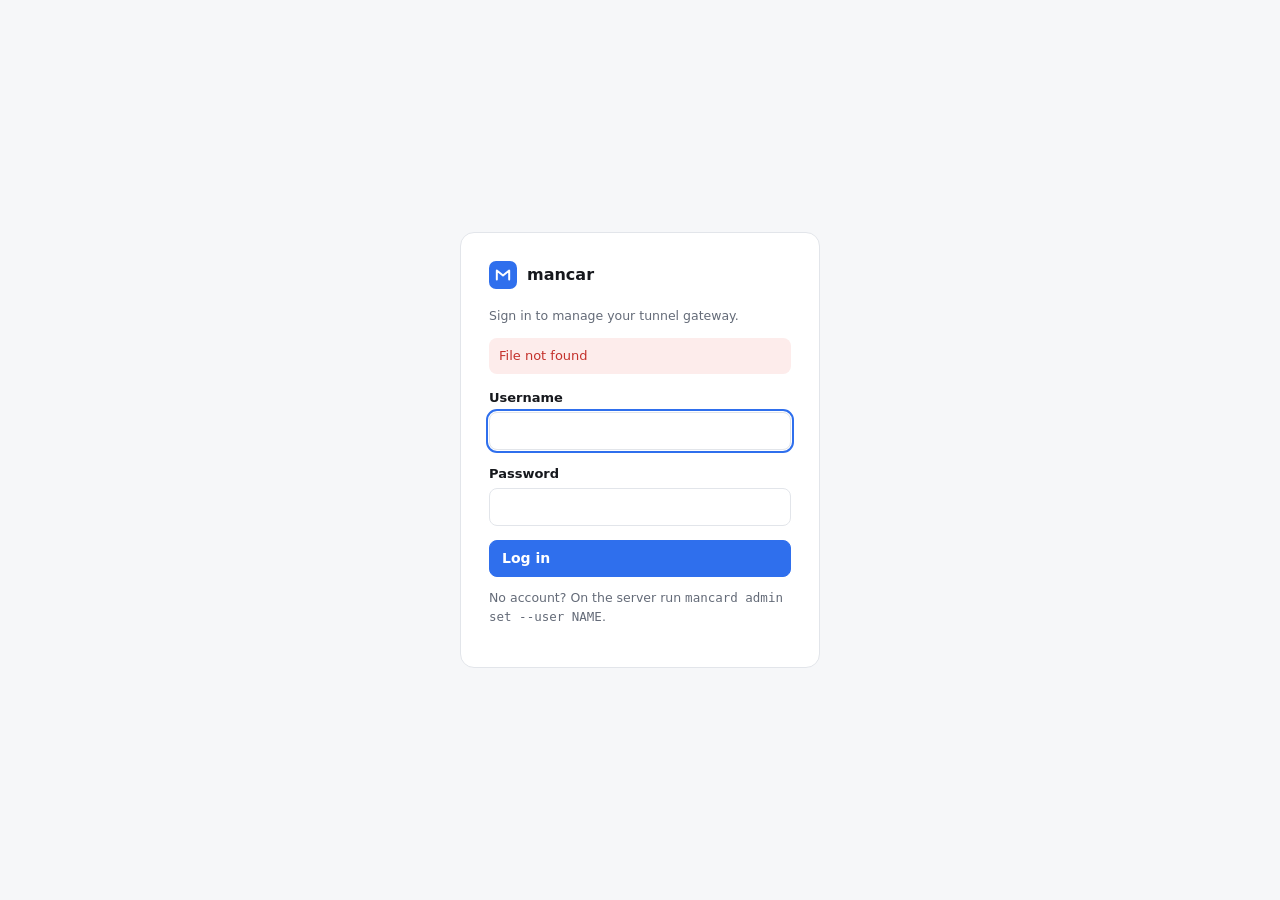
==== internal/dashboard/static/index.html @ 3cdd47a2 "feat(dashboard): add web dashboard with session auth and admin API" ====
<!doctype html>
<html lang="en">
<head>
<meta charset="utf-8">
<meta name="viewport" content="width=device-width, initial-scale=1">
<meta name="referrer" content="no-referrer">
<title>mancar dashboard</title>
<link rel="icon" href="data:image/svg+xml,%3Csvg xmlns='http://www.w3.org/2000/svg' viewBox='0 0 32 32'%3E%3Crect width='32' height='32' rx='8' fill='%232f6fed'/%3E%3Cpath d='M8 21V11l8 6 8-6v10' fill='none' stroke='white' stroke-width='3' stroke-linecap='round' stroke-linejoin='round'/%3E%3C/svg%3E">
<link rel="stylesheet" href="style.css">
<script src="app.js" defer></script>
</head>
<body>
<div id="app" aria-live="polite"></div>
<noscript>The mancar dashboard needs JavaScript.</noscript>
</body>
</html>
---- internal/dashboard/static/style.css ----
:root {
  --bg: #f6f7f9;
  --panel: #ffffff;
  --panel-2: #f1f3f6;
  --border: #e2e5ea;
  --text: #16181d;
  --muted: #646b78;
  --accent: #2f6fed;
  --accent-text: #ffffff;
  --ok: #18864b;
  --ok-bg: #e5f5ec;
  --warn: #a35b00;
  --warn-bg: #fff2df;
  --danger: #c4312b;
  --danger-bg: #fdeceb;
  --mono: ui-monospace, SFMono-Regular, Menlo, Consolas, monospace;
  --radius: 10px;
  color-scheme: light;
}
@media (prefers-color-scheme: dark) {
  :root {
    --bg: #0f1115;
    --panel: #171a20;
    --panel-2: #1e222a;
    --border: #2a2f39;
    --text: #e7e9ee;
    --muted: #9198a5;
    --accent: #5b8cff;
    --accent-text: #0b0d12;
    --ok: #4cc883;
    --ok-bg: #12301f;
    --warn: #f0a845;
    --warn-bg: #33240d;
    --danger: #ff6b63;
    --danger-bg: #3a1614;
    color-scheme: dark;
  }
}

* { box-sizing: border-box; }
html, body { margin: 0; }
body {
  background: var(--bg);
  color: var(--text);
  font: 14px/1.5 system-ui, -apple-system, "Segoe UI", Roboto, sans-serif;
  -webkit-font-smoothing: antialiased;
}
a { color: var(--accent); text-decoration: none; }
a:hover { text-decoration: underline; }
code, .mono { font-family: var(--mono); font-size: 12.5px; }
h1, h2, h3 { margin: 0; line-height: 1.25; }
h1 { font-size: 20px; }
h2 { font-size: 16px; }
.muted { color: var(--muted); }
.small { font-size: 12.5px; }

/* layout */
.shell { display: grid; grid-template-columns: 220px 1fr; min-height: 100vh; }
.side {
  background: var(--panel); border-right: 1px solid var(--border);
  padding: 20px 14px; display: flex; flex-direction: column; gap: 4px;
  position: sticky; top: 0; height: 100vh;
}
.brand { display: flex; align-items: center; gap: 10px; padding: 0 8px 18px; font-weight: 650; font-size: 16px; }
.logo { width: 28px; height: 28px; border-radius: 7px; background: var(--accent); display: grid; place-items: center; }
.logo svg { width: 18px; height: 18px; }
.nav button {
  all: unset; display: flex; align-items: center; justify-content: space-between; width: 100%;
  padding: 8px 10px; border-radius: 8px; cursor: pointer; color: var(--muted); box-sizing: border-box;
}
.nav button:hover { background: var(--panel-2); color: var(--text); }
.nav button[aria-current="page"] { background: var(--panel-2); color: var(--text); font-weight: 600; }
.nav button:focus-visible { outline: 2px solid var(--accent); outline-offset: 1px; }
.count { font-size: 11.5px; background: var(--panel-2); border: 1px solid var(--border); border-radius: 99px; padding: 0 7px; color: var(--muted); }
.side-foot { margin-top: auto; padding: 12px 8px 0; border-top: 1px solid var(--border); display: grid; gap: 8px; }

main { padding: 28px 32px 48px; min-width: 0; }
.head { display: flex; align-items: flex-end; justify-content: space-between; gap: 16px; margin-bottom: 20px; flex-wrap: wrap; }
.head p { margin: 4px 0 0; }

/* cards */
.grid { display: grid; grid-template-columns: repeat(auto-fill, minmax(180px, 1fr)); gap: 12px; margin-bottom: 20px; }
.stat { background: var(--panel); border: 1px solid var(--border); border-radius: var(--radius); padding: 14px 16px; }
.stat .label { color: var(--muted); font-size: 12.5px; }
.stat .value { font-size: 26px; font-weight: 650; margin-top: 2px; font-variant-numeric: tabular-nums; }
.panel { background: var(--panel); border: 1px solid var(--border); border-radius: var(--radius); overflow: hidden; margin-bottom: 20px; }
.panel-head { display: flex; justify-content: space-between; align-items: center; gap: 12px; padding: 14px 16px; border-bottom: 1px solid var(--border); flex-wrap: wrap; }
.panel-body { padding: 16px; }
.kv { display: grid; grid-template-columns: max-content 1fr; gap: 8px 20px; margin: 0; }
.kv dt { color: var(--muted); }
.kv dd { margin: 0; min-width: 0; overflow-wrap: anywhere; }

/* tables */
.table-wrap { overflow-x: auto; }
table { width: 100%; border-collapse: collapse; }
th, td { text-align: left; padding: 10px 16px; border-bottom: 1px solid var(--border); vertical-align: top; }
th { font-size: 12px; font-weight: 600; color: var(--muted); text-transform: uppercase; letter-spacing: .03em; background: var(--panel-2); white-space: nowrap; }
tr:last-child td { border-bottom: 0; }
td.actions { text-align: right; white-space: nowrap; }
.empty { padding: 36px 16px; text-align: center; color: var(--muted); }
.tunnels { display: grid; gap: 6px; }
.tunnel { display: flex; align-items: center; gap: 8px; flex-wrap: wrap; }

/* badges */
.badge { display: inline-flex; align-items: center; gap: 5px; font-size: 12px; font-weight: 600; padding: 1px 8px; border-radius: 99px; background: var(--panel-2); color: var(--muted); border: 1px solid var(--border); white-space: nowrap; }
.badge.ok { background: var(--ok-bg); color: var(--ok); border-color: transparent; }
.badge.warn { background: var(--warn-bg); color: var(--warn); border-color: transparent; }
.badge.danger { background: var(--danger-bg); color: var(--danger); border-color: transparent; }
.dot { width: 7px; height: 7px; border-radius: 50%; background: currentColor; }

/* controls */
.btn {
  font: inherit; font-weight: 550; border: 1px solid var(--border); background: var(--panel); color: var(--text);
  padding: 7px 12px; border-radius: 8px; cursor: pointer; display: inline-flex; align-items: center; gap: 6px;
}
.btn:hover { background: var(--panel-2); }
.btn:focus-visible, input:focus-visible { outline: 2px solid var(--accent); outline-offset: 1px; }
.btn.primary { background: var(--accent); border-color: var(--accent); color: var(--accent-text); }
.btn.primary:hover { filter: brightness(1.08); }
.btn.danger { color: var(--danger); }
.btn.danger:hover { background: var(--danger-bg); }
.btn.sm { padding: 3px 9px; font-size: 12.5px; }
.btn[disabled] { opacity: .55; cursor: default; }
label { display: grid; gap: 5px; font-weight: 550; font-size: 13px; }
input {
  font: inherit; padding: 8px 10px; border: 1px solid var(--border); border-radius: 8px;
  background: var(--panel); color: var(--text); width: 100%;
}
.form { display: grid; gap: 14px; }
.row { display: flex; gap: 8px; justify-content: flex-end; flex-wrap: wrap; }
.hint { font-weight: 400; color: var(--muted); font-size: 12px; }
.error { color: var(--danger); background: var(--danger-bg); padding: 8px 10px; border-radius: 8px; font-size: 13px; }

/* login */
.login { min-height: 100vh; display: grid; place-items: center; padding: 16px; }
.login-card { width: 100%; max-width: 360px; background: var(--panel); border: 1px solid var(--border); border-radius: 14px; padding: 28px; }
.login-card .brand { padding: 0 0 6px; }

/* dialog */
dialog { border: 1px solid var(--border); border-radius: 14px; padding: 0; background: var(--panel); color: var(--text); width: min(520px, calc(100vw - 32px)); }
dialog::backdrop { background: rgb(0 0 0 / .45); }
.dialog-body { padding: 22px; display: grid; gap: 16px; }
.secret { display: flex; gap: 8px; align-items: stretch; }
.secret code { flex: 1; min-width: 0; background: var(--panel-2); border: 1px solid var(--border); border-radius: 8px; padding: 8px 10px; overflow-wrap: anywhere; user-select: all; }
pre { margin: 0; background: var(--panel-2); border: 1px solid var(--border); border-radius: 8px; padding: 10px 12px; overflow-x: auto; font-family: var(--mono); font-size: 12.5px; }
.notice { background: var(--warn-bg); color: var(--warn); padding: 8px 10px; border-radius: 8px; font-size: 13px; }

.toast { position: fixed; bottom: 20px; right: 20px; background: var(--text); color: var(--bg); padding: 10px 14px; border-radius: 8px; font-size: 13px; opacity: 0; transform: translateY(8px); transition: .2s; pointer-events: none; max-width: calc(100vw - 40px); }
.toast.show { opacity: 1; transform: none; }

@media (max-width: 760px) {
  .shell { grid-template-columns: 1fr; }
  .side { position: static; height: auto; flex-direction: row; align-items: center; flex-wrap: wrap; padding: 10px 16px; gap: 2px; border-right: 0; border-bottom: 1px solid var(--border); }
  .brand { padding: 0 10px 0 0; }
  .nav { display: flex; gap: 2px; overflow-x: auto; flex: 1 1 100%; order: 3; }
  .nav button { width: auto; gap: 6px; }
  .side-foot { margin: 0 0 0 auto; border: 0; padding: 0; display: flex; align-items: center; }
  .side-foot .muted { display: none; }
  main { padding: 20px 16px 40px; }
  th, td { padding: 9px 12px; }
}
@media (prefers-reduced-motion: reduce) { .toast { transition: none; } }
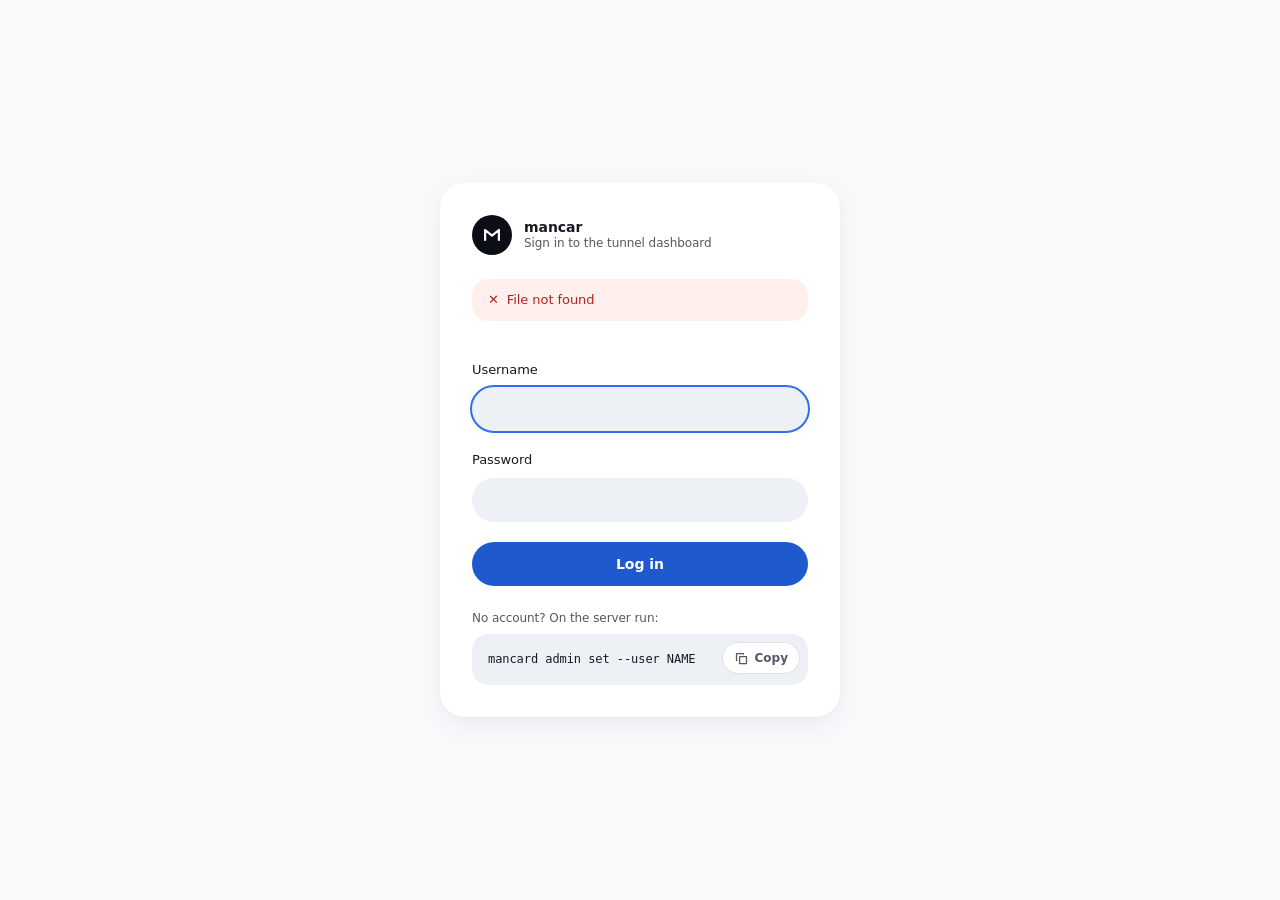
==== commit 17373bc1: "feat(dashboard): redesign with tab icons, paged and searchable lists and in-page dialogs Floating he" ====
--- a/internal/dashboard/static/index.html
+++ b/internal/dashboard/static/index.html
@@ -4,8 +4,9 @@
 <meta charset="utf-8">
 <meta name="viewport" content="width=device-width, initial-scale=1">
 <meta name="referrer" content="no-referrer">
-<title>mancar dashboard</title>
+<title>mancar · Tunnel dashboard</title>
 <link rel="icon" href="data:image/svg+xml,%3Csvg xmlns='http://www.w3.org/2000/svg' viewBox='0 0 32 32'%3E%3Crect width='32' height='32' rx='8' fill='%232f6fed'/%3E%3Cpath d='M8 21V11l8 6 8-6v10' fill='none' stroke='white' stroke-width='3' stroke-linecap='round' stroke-linejoin='round'/%3E%3C/svg%3E">
+<script src="theme.js"></script>
 <link rel="stylesheet" href="style.css">
 <script src="app.js" defer></script>
 </head>
--- a/internal/dashboard/static/style.css
+++ b/internal/dashboard/static/style.css
@@ -1,162 +1,697 @@
+/* mancar dashboard design system.
+ *
+ * Layer 1, base scales: the brand blue (#2f6fed = brand-500) in 11 oklch
+ * steps, a neutral scale tinted with the same hue, and the status hues.
+ * Layer 2, named roles (--color-*): the only colors components may use.
+ * Every role traces back to a base scale and has a light and a dark value
+ * chosen on purpose (contrast checked against WCAG AA in both modes).
+ * Everything else (type, space, radius, shadow, motion, layers) is named
+ * by purpose too, so a rebrand or a dark-mode tweak is a one-place edit. */
+
 :root {
-  --bg: #f6f7f9;
-  --panel: #ffffff;
-  --panel-2: #f1f3f6;
-  --border: #e2e5ea;
-  --text: #16181d;
-  --muted: #646b78;
-  --accent: #2f6fed;
-  --accent-text: #ffffff;
-  --ok: #18864b;
-  --ok-bg: #e5f5ec;
-  --warn: #a35b00;
-  --warn-bg: #fff2df;
-  --danger: #c4312b;
-  --danger-bg: #fdeceb;
-  --mono: ui-monospace, SFMono-Regular, Menlo, Consolas, monospace;
-  --radius: 10px;
+  /* ---- base scales -------------------------------------------------------- */
+  --brand-50: oklch(0.970 0.012 262);
+  --brand-100: oklch(0.930 0.032 262);
+  --brand-200: oklch(0.870 0.063 262);
+  --brand-300: oklch(0.780 0.111 262);
+  --brand-400: oklch(0.680 0.167 262);
+  --brand-500: oklch(0.574 0.202 262); /* #2f6fed, the brand color */
+  --brand-600: oklch(0.500 0.191 262);
+  --brand-700: oklch(0.430 0.171 262);
+  --brand-800: oklch(0.360 0.145 262);
+  --brand-900: oklch(0.290 0.111 262);
+  --brand-950: oklch(0.210 0.081 262);
+
+  /* Neutrals carry a faint brand hue so greys read as "this app's grey". */
+  --neutral-0: oklch(1 0 262);
+  --neutral-15: oklch(0.982 0.003 262);
+  --neutral-25: oklch(0.975 0.004 262);
+  --neutral-40: oklch(0.962 0.006 262);  /* iOS systemGroupedBackground */
+  --neutral-50: oklch(0.955 0.007 262);
+  --neutral-75: oklch(0.935 0.008 262);
+  --neutral-100: oklch(0.910 0.009 262);
+  --neutral-120: oklch(0.885 0.008 262);
+  --neutral-200: oklch(0.780 0.012 262);
+  --neutral-400: oklch(0.620 0.012 262);
+  --neutral-450: oklch(0.600 0.014 262);
+  --neutral-600: oklch(0.460 0.018 262);
+  --neutral-700: oklch(0.300 0.016 262);
+  --neutral-725: oklch(0.275 0.016 262);
+  --neutral-750: oklch(0.250 0.016 262);
+  --neutral-800: oklch(0.220 0.018 262);
+  --neutral-850: oklch(0.205 0.014 262);
+  --neutral-900: oklch(0.165 0.012 262);
+  --neutral-950: oklch(0.135 0.010 262);
+
+  --red-50: oklch(0.965 0.018 27);
+  --red-300: oklch(0.780 0.130 25);
+  --red-400: oklch(0.680 0.190 25);
+  --red-600: oklch(0.520 0.190 27);
+  --red-650: oklch(0.500 0.180 27);
+  --amber-50: oklch(0.970 0.035 85);
+  --amber-300: oklch(0.850 0.120 80);
+  --amber-400: oklch(0.800 0.150 75);
+  --amber-500: oklch(0.720 0.150 70);
+  --amber-700: oklch(0.500 0.110 60);
+  --green-50: oklch(0.965 0.030 150);
+  --green-300: oklch(0.820 0.130 150);
+  --green-400: oklch(0.740 0.160 150);
+  --green-500: oklch(0.580 0.140 150);
+  --green-700: oklch(0.470 0.110 150);
+
+  /* ---- named roles: light ------------------------------------------------- */
+  --color-bg: var(--neutral-15);          /* page */
+  --color-surface: var(--neutral-0);      /* cards, header bar, dialogs */
+  --color-mark: var(--neutral-900);       /* brand avatar disc */
+  --color-on-mark: var(--neutral-0);
+  --color-fill: var(--neutral-50);        /* inputs, gray buttons, hover rows */
+  --color-fill-pressed: var(--neutral-75);
+  --color-border: var(--neutral-100);     /* the rare outline (none on cards) */
+  --color-separator: var(--neutral-120);  /* hairlines between rows */
+  --color-text: var(--neutral-800);       /* primary */
+  --color-text-secondary: var(--neutral-600); /* readable body/captions: 7.1:1 */
+  --color-text-muted: var(--neutral-450); /* hints, icons, disabled: 3.9:1 */
+
+  --color-tint: var(--brand-600);         /* the one interactive color: 6.2:1 */
+  --color-tint-hover: var(--brand-700);
+  --color-tint-pressed: var(--brand-800);
+  --color-on-tint: var(--neutral-0);      /* text on solid tint */
+  --color-tint-soft: var(--brand-50);     /* selected nav item, info wash */
+  --color-focus: var(--brand-500);
+
+  --color-danger: var(--red-600);
+  --color-danger-soft: var(--red-50);
+  --color-danger-text: var(--red-650);
+  --color-warning: var(--amber-500);
+  --color-warning-soft: var(--amber-50);
+  --color-warning-text: var(--amber-700);
+  --color-success: var(--green-500);
+  --color-success-soft: var(--green-50);
+  --color-success-text: var(--green-700);
+
+  --color-inverse-surface: var(--neutral-800); /* toast */
+  --color-on-inverse: var(--neutral-25);
+  --color-scrim: oklch(0.21 0.08 262 / 0.45);
+  --shadow-color: 262 60% 20%; /* hsl triplet, brand-tinted shadows */
+
+  /* ---- type: iOS text styles (1pt = 1px = 1/16 rem) --------------------- */
+  --font-sans: -apple-system, system-ui, "Segoe UI", Roboto, sans-serif;
+  --font-mono: ui-monospace, SFMono-Regular, Menlo, Consolas, monospace;
+  --font-rounded: ui-rounded, "SF Pro Rounded", var(--font-sans);  /* numbers, iOS-style */
+  /* Type scale by device class. Components only use these names; the
+     values change with the device, the way Apple sizes text per platform
+     (macOS body 13pt, iPhone/iPad body 17pt):
+       desktop (fine pointer, wide)  compact, read at arm's length with a mouse
+       tablet / any touch screen     iPad sizes
+       phone                         iPad sizes, smaller titles and numbers
+     Touch screens never get inputs under 16px (iOS Safari zooms them). */
+  --text-caption2: 0.6875rem;   /* 11 */
+  --text-caption1: 0.6875rem;   /* 11 */
+  --text-footnote: 0.75rem;     /* 12 */
+  --text-subheadline: 0.8125rem;/* 13 */
+  --text-callout: 0.875rem;     /* 14 */
+  --text-body: 0.9375rem;       /* 15 */
+  --text-title3: 1.0625rem;     /* 17 */
+  --text-title2: 1.25rem;       /* 20 */
+  --text-title1: 1.5rem;        /* 24 */
+  --text-largetitle: 1.75rem;   /* 28 */
+  --text-display: 2rem;         /* 32: page titles */
+  --control-h-lg: 44px;         /* primary button, pill inputs, tabs */
+
+  /* ---- space: 4/8 grid ------------------------------------------------------ */
+  --space-1: 4px;
+  --space-2: 8px;
+  --space-3: 12px;
+  --space-4: 16px;
+  --space-5: 20px;
+  --space-6: 24px;
+  --space-8: 32px;
+  --space-10: 40px;
+  --space-12: 48px;
+  --gutter: var(--space-4); /* screen edge margin on phones */
+  --content-max: 1200px;
+  --reading-max: 68ch;
+
+  /* ---- shape ------------------------------------------------------------------ */
+  --radius: 16px;
+  --radius-sm: calc(var(--radius) * 0.6);
+  --radius-lg: calc(var(--radius) * 1.5);
+  --radius-full: 999px;
+  --tap-min: 44px;      /* touch targets */
+  --control-h: 36px;    /* dense mouse UI (admin tables) */
+  --control-h-sm: 28px;
+
+  --hairline: 0.5px; /* iOS separators: one device pixel on retina */
+  --shadow-card: 0 1px 2px hsl(var(--shadow-color) / 0.04), 0 8px 24px hsl(var(--shadow-color) / 0.05);
+  --shadow-elevated: 0 4px 12px hsl(var(--shadow-color) / 0.10), 0 16px 40px hsl(var(--shadow-color) / 0.14);
+
+  /* ---- motion and layers -------------------------------------------------- */
+  --duration-fast: 150ms;
+  --duration: 200ms;
+  --duration-slow: 300ms;
+  --ease-out: cubic-bezier(0.2, 0.8, 0.2, 1);  /* entering */
+  --ease-in: cubic-bezier(0.4, 0, 1, 1);       /* leaving */
+  --z-sticky: 10;
+  --z-popover: 20;
+  --z-modal: 30;
+  --z-toast: 40;
+
   color-scheme: light;
 }
-@media (prefers-color-scheme: dark) {
+
+/* tablet and touch screens: iPad text sizes, larger controls */
+@media (pointer: coarse), (max-width: 1080px) {
   :root {
-    --bg: #0f1115;
-    --panel: #171a20;
-    --panel-2: #1e222a;
-    --border: #2a2f39;
-    --text: #e7e9ee;
-    --muted: #9198a5;
-    --accent: #5b8cff;
-    --accent-text: #0b0d12;
-    --ok: #4cc883;
-    --ok-bg: #12301f;
-    --warn: #f0a845;
-    --warn-bg: #33240d;
-    --danger: #ff6b63;
-    --danger-bg: #3a1614;
-    color-scheme: dark;
+    --text-caption1: 0.75rem;     /* 12 */
+    --text-footnote: 0.8125rem;   /* 13 */
+    --text-subheadline: 0.9375rem;/* 15 */
+    --text-callout: 1rem;         /* 16 */
+    --text-body: 1.0625rem;       /* 17 */
+    --text-title3: 1.25rem;       /* 20 */
+    --text-title2: 1.375rem;      /* 22 */
+    --text-title1: 1.75rem;       /* 28 */
+    --text-largetitle: 2.125rem;  /* 34 */
+    --text-display: 2.125rem;     /* 34 */
+    --control-h-lg: 52px;
   }
 }
-
+/* phones: same text, smaller titles and big numbers */
+@media (max-width: 640px) {
+  :root {
+    --text-largetitle: 1.75rem;   /* 28 */
+    --text-display: 1.75rem;      /* 28 */
+  }
+}
+
+/* ---- named roles: dark (each chosen, not inverted) ------------------------
+ * Applied through data-theme, which theme.js sets from the saved choice
+ * (light / dark / system) before the page renders. */
+:root[data-theme="dark"] {
+  --color-bg: var(--neutral-950);          /* near-black with a blue hint */
+  --color-surface: var(--neutral-850);
+  --color-mark: var(--neutral-50);
+  --color-on-mark: var(--neutral-900);
+  --color-fill: var(--neutral-750);
+  --color-fill-pressed: var(--neutral-700);
+  --color-border: var(--neutral-700);
+  --color-separator: var(--neutral-725);
+  --color-text: var(--neutral-50);
+  --color-text-secondary: var(--neutral-200); /* 9.0:1 */
+  --color-text-muted: var(--neutral-400);     /* 4.9:1 */
+
+  --color-tint: var(--brand-400);          /* brighter on dark */
+  --color-tint-hover: var(--brand-300);
+  --color-tint-pressed: var(--brand-200);
+  --color-on-tint: var(--brand-950);       /* dark text: white would fail on brand-400 */
+  --color-tint-soft: oklch(0.68 0.167 262 / 0.16);
+  --color-focus: var(--brand-400);
+
+  --color-danger: var(--red-400);
+  --color-danger-soft: oklch(0.68 0.19 25 / 0.16);  /* transparent tint, not a pale solid */
+  --color-danger-text: var(--red-300);
+  --color-warning: var(--amber-400);
+  --color-warning-soft: oklch(0.80 0.15 75 / 0.16);
+  --color-warning-text: var(--amber-300);
+  --color-success: var(--green-400);
+  --color-success-soft: oklch(0.74 0.16 150 / 0.16);
+  --color-success-text: var(--green-300);
+
+  --color-inverse-surface: var(--neutral-50);
+  --color-on-inverse: var(--neutral-900);
+  --color-scrim: oklch(0.10 0.02 262 / 0.6);
+  --shadow-color: 262 50% 3%;
+
+  color-scheme: dark;
+}
+
+/* ---- base -------------------------------------------------------------------- */
 * { box-sizing: border-box; }
 html, body { margin: 0; }
 body {
-  background: var(--bg);
-  color: var(--text);
-  font: 14px/1.5 system-ui, -apple-system, "Segoe UI", Roboto, sans-serif;
+  background: var(--color-bg);
+  color: var(--color-text);
+  font: var(--text-callout) / 1.4 var(--font-sans);
+  letter-spacing: -0.005em;
   -webkit-font-smoothing: antialiased;
 }
-a { color: var(--accent); text-decoration: none; }
-a:hover { text-decoration: underline; }
-code, .mono { font-family: var(--mono); font-size: 12.5px; }
-h1, h2, h3 { margin: 0; line-height: 1.25; }
-h1 { font-size: 20px; }
-h2 { font-size: 16px; }
-.muted { color: var(--muted); }
-.small { font-size: 12.5px; }
-
-/* layout */
-.shell { display: grid; grid-template-columns: 220px 1fr; min-height: 100vh; }
-.side {
-  background: var(--panel); border-right: 1px solid var(--border);
-  padding: 20px 14px; display: flex; flex-direction: column; gap: 4px;
-  position: sticky; top: 0; height: 100vh;
-}
-.brand { display: flex; align-items: center; gap: 10px; padding: 0 8px 18px; font-weight: 650; font-size: 16px; }
-.logo { width: 28px; height: 28px; border-radius: 7px; background: var(--accent); display: grid; place-items: center; }
-.logo svg { width: 18px; height: 18px; }
+a { color: var(--color-tint); text-decoration: none; }
+a:focus-visible, button:focus-visible { outline: 2px solid var(--color-focus); outline-offset: 2px; }
+code, .mono { font-family: var(--font-mono); font-size: var(--text-subheadline); letter-spacing: 0; }
+h1, h2, h3 { margin: 0; }
+.muted { color: var(--color-text-secondary); }
+.small { font-size: var(--text-footnote); }
+svg { display: block; }
+
+/* ---- page frame: floating header bar over a centered column ------------- */
+.shell { min-height: 100vh; padding: var(--space-5) var(--gutter) var(--space-12); }
+.frame { width: 100%; max-width: 1180px; margin: 0 auto; }
+
+.topbar {
+  position: sticky; top: var(--space-4); z-index: var(--z-sticky);
+  display: flex; align-items: center; gap: var(--space-4);
+  padding: var(--space-2) var(--space-2) var(--space-2) var(--space-3);
+  background: var(--color-surface); border-radius: var(--radius-full); box-shadow: var(--shadow-card);
+}
+.brand { display: flex; align-items: center; gap: var(--space-3); min-width: 0; flex: none; }
+.mark {
+  width: 40px; height: 40px; border-radius: 50%; flex: none; display: grid; place-items: center;
+  background: var(--color-mark); color: var(--color-on-mark);
+}
+.mark svg { width: 20px; height: 20px; }
+.brand-text { display: grid; line-height: 1.2; }
+.brand-name { font-weight: 600; font-size: var(--text-callout); }
+.brand-sub { font-size: var(--text-footnote); color: var(--color-text-secondary); }
+
+/* section tabs: a segmented control under the page eyebrow */
+.nav {
+  display: inline-flex; gap: 2px; padding: 5px; border-radius: var(--radius-full); background: var(--color-fill);
+  max-width: 100%; overflow-x: auto; scrollbar-width: none; margin-bottom: var(--space-8);
+}
 .nav button {
-  all: unset; display: flex; align-items: center; justify-content: space-between; width: 100%;
-  padding: 8px 10px; border-radius: 8px; cursor: pointer; color: var(--muted); box-sizing: border-box;
-}
-.nav button:hover { background: var(--panel-2); color: var(--text); }
-.nav button[aria-current="page"] { background: var(--panel-2); color: var(--text); font-weight: 600; }
-.nav button:focus-visible { outline: 2px solid var(--accent); outline-offset: 1px; }
-.count { font-size: 11.5px; background: var(--panel-2); border: 1px solid var(--border); border-radius: 99px; padding: 0 7px; color: var(--muted); }
-.side-foot { margin-top: auto; padding: 12px 8px 0; border-top: 1px solid var(--border); display: grid; gap: 8px; }
-
-main { padding: 28px 32px 48px; min-width: 0; }
-.head { display: flex; align-items: flex-end; justify-content: space-between; gap: 16px; margin-bottom: 20px; flex-wrap: wrap; }
-.head p { margin: 4px 0 0; }
-
-/* cards */
-.grid { display: grid; grid-template-columns: repeat(auto-fill, minmax(180px, 1fr)); gap: 12px; margin-bottom: 20px; }
-.stat { background: var(--panel); border: 1px solid var(--border); border-radius: var(--radius); padding: 14px 16px; }
-.stat .label { color: var(--muted); font-size: 12.5px; }
-.stat .value { font-size: 26px; font-weight: 650; margin-top: 2px; font-variant-numeric: tabular-nums; }
-.panel { background: var(--panel); border: 1px solid var(--border); border-radius: var(--radius); overflow: hidden; margin-bottom: 20px; }
-.panel-head { display: flex; justify-content: space-between; align-items: center; gap: 12px; padding: 14px 16px; border-bottom: 1px solid var(--border); flex-wrap: wrap; }
-.panel-body { padding: 16px; }
-.kv { display: grid; grid-template-columns: max-content 1fr; gap: 8px 20px; margin: 0; }
-.kv dt { color: var(--muted); }
-.kv dd { margin: 0; min-width: 0; overflow-wrap: anywhere; }
-
-/* tables */
-.table-wrap { overflow-x: auto; }
-table { width: 100%; border-collapse: collapse; }
-th, td { text-align: left; padding: 10px 16px; border-bottom: 1px solid var(--border); vertical-align: top; }
-th { font-size: 12px; font-weight: 600; color: var(--muted); text-transform: uppercase; letter-spacing: .03em; background: var(--panel-2); white-space: nowrap; }
-tr:last-child td { border-bottom: 0; }
-td.actions { text-align: right; white-space: nowrap; }
-.empty { padding: 36px 16px; text-align: center; color: var(--muted); }
-.tunnels { display: grid; gap: 6px; }
-.tunnel { display: flex; align-items: center; gap: 8px; flex-wrap: wrap; }
-
-/* badges */
-.badge { display: inline-flex; align-items: center; gap: 5px; font-size: 12px; font-weight: 600; padding: 1px 8px; border-radius: 99px; background: var(--panel-2); color: var(--muted); border: 1px solid var(--border); white-space: nowrap; }
-.badge.ok { background: var(--ok-bg); color: var(--ok); border-color: transparent; }
-.badge.warn { background: var(--warn-bg); color: var(--warn); border-color: transparent; }
-.badge.danger { background: var(--danger-bg); color: var(--danger); border-color: transparent; }
-.dot { width: 7px; height: 7px; border-radius: 50%; background: currentColor; }
-
-/* controls */
+  all: unset; box-sizing: border-box; display: inline-flex; align-items: center; gap: var(--space-2); flex: none;
+  min-height: calc(var(--control-h-lg) - 4px); padding: 0 var(--space-5); border-radius: var(--radius-full); cursor: pointer;
+  color: var(--color-text-secondary); font-size: var(--text-callout); font-weight: 500;
+  transition: background-color var(--duration-fast) var(--ease-out), color var(--duration-fast) var(--ease-out);
+}
+.nav button svg { width: 17px; height: 17px; flex: none; }
+.nav button:hover { color: var(--color-text); }
+.nav button:active { background: var(--color-fill-pressed); }
+.nav button[aria-current="page"] { color: var(--color-text); background: var(--color-surface); font-weight: 600; box-shadow: var(--shadow-card); }
+.nav button:focus-visible { outline: 2px solid var(--color-focus); outline-offset: -2px; }
+.count { font-size: var(--text-footnote); font-variant-numeric: tabular-nums; color: var(--color-text-muted); }
+
+.bar-actions { margin-left: auto; }
+.bar-actions { display: flex; align-items: center; gap: var(--space-2); flex: none; }
+
+/* light / dark / system segmented switch */
+.segmented { display: inline-flex; gap: 2px; padding: 3px; border-radius: var(--radius-full); background: var(--color-fill); }
+.segmented button {
+  all: unset; box-sizing: border-box; width: 34px; height: 34px; border-radius: 50%; display: grid; place-items: center;
+  color: var(--color-text-muted); cursor: pointer; transition: background-color var(--duration-fast) var(--ease-out), color var(--duration-fast) var(--ease-out);
+}
+.segmented button svg { width: 17px; height: 17px; }
+.segmented button:hover { color: var(--color-text); }
+.segmented button[aria-pressed="true"] { background: var(--color-surface); color: var(--color-text); box-shadow: var(--shadow-card); }
+.segmented button:focus-visible { outline: 2px solid var(--color-focus); outline-offset: 1px; }
+
+/* plain text+icon links (Integration guide, Sign out) */
+.text-link {
+  all: unset; box-sizing: border-box; display: inline-flex; align-items: center; gap: var(--space-2);
+  min-height: 36px; padding: 0 var(--space-3); border-radius: var(--radius-full); cursor: pointer;
+  color: var(--color-text-secondary); font-size: var(--text-subheadline); font-weight: 500;
+}
+.text-link svg { width: 17px; height: 17px; }
+.text-link:hover { color: var(--color-text); background: var(--color-fill); }
+.text-link:focus-visible { outline: 2px solid var(--color-focus); outline-offset: 2px; }
+
+/* no side padding: header bar, tabs, titles and cards share one edge */
+.page { padding: var(--space-10) 0 0; min-width: 0; }
+main { min-width: 0; }
+
+/* ---- page heading: eyebrow, large title, summary ----------------------- */
+.eyebrow-row { display: flex; align-items: center; justify-content: space-between; gap: var(--space-4); margin-bottom: var(--space-6); min-height: 36px; padding-left: var(--space-1); }
+.eyebrow { font-size: var(--text-footnote); font-weight: 600; letter-spacing: 0.12em; text-transform: uppercase; color: var(--color-text-muted); }
+.head { display: flex; align-items: center; justify-content: space-between; gap: var(--space-4); margin-bottom: var(--space-8); flex-wrap: wrap; }
+.head > div:first-child { flex: 1 1 320px; min-width: 0; }
+.head h1 { font-size: var(--text-display); font-weight: 700; letter-spacing: -0.035em; line-height: 1.1; }
+.head .meta-line { display: flex; align-items: center; gap: var(--space-3); flex-wrap: wrap; margin-top: var(--space-3); }
+.head p { margin: var(--space-3) 0 0; font-size: var(--text-body); color: var(--color-text-secondary); max-width: var(--reading-max); }
+.head > .row { flex: 0 0 auto; }
+
+/* ---- sections: spaced uppercase header + count, then a white card ------ */
+.group { margin-bottom: var(--space-8); scroll-margin-top: 104px; } /* clear the sticky bar when scrolled to */
+.group-head { display: flex; align-items: baseline; justify-content: space-between; gap: var(--space-3); padding: 0 var(--space-1) var(--space-3); }
+.group-header { font-size: var(--text-footnote); font-weight: 600; letter-spacing: 0.1em; text-transform: uppercase; color: var(--color-text-muted); }
+.group-meta { font-size: var(--text-subheadline); color: var(--color-text-secondary); font-variant-numeric: tabular-nums; }
+.group-footer { margin: 0; padding: var(--space-3) var(--space-1) 0; font-size: var(--text-footnote); color: var(--color-text-secondary); max-width: var(--reading-max); }
+.list, .card {
+  background: var(--color-surface); border-radius: var(--radius-lg); box-shadow: var(--shadow-card);
+  padding: var(--space-3) var(--space-3);
+}
+.card { padding: var(--space-6); }
+
+/* stat cards: small spaced label, large number */
+.stats { display: grid; grid-template-columns: repeat(4, minmax(0, 1fr)); gap: var(--space-4); }
+.stat { background: var(--color-surface); border-radius: var(--radius-lg); box-shadow: var(--shadow-card); padding: var(--space-5) var(--space-6) var(--space-6); min-width: 0; }
+button.stat { all: unset; box-sizing: border-box; display: block; text-align: left; background: var(--color-surface); border-radius: var(--radius-lg); box-shadow: var(--shadow-card); padding: var(--space-5) var(--space-6) var(--space-6); color: var(--color-text); }
+.stat.clickable { cursor: pointer; transition: transform var(--duration-fast) var(--ease-out), box-shadow var(--duration-fast) var(--ease-out); }
+.stat.clickable:hover { transform: translateY(-1px); }
+.stat.clickable:focus-visible { outline: 2px solid var(--color-focus); outline-offset: 2px; }
+.stat-label { font-size: var(--text-footnote); font-weight: 600; letter-spacing: 0.08em; text-transform: uppercase; color: var(--color-text-muted); }
+.stat-value { font-size: var(--text-largetitle); font-weight: 700; letter-spacing: -0.03em; line-height: 1.1; margin-top: var(--space-3); font-variant-numeric: tabular-nums; overflow-wrap: anywhere; }
+.stat-value.danger { color: var(--color-danger-text); }
+/* label on the left, optional icon disc on the right */
+.stat-top { display: flex; align-items: center; justify-content: space-between; gap: var(--space-3); min-height: 36px; }
+.stat-icon {
+  flex: none; width: 36px; height: 36px; border-radius: 50%; display: grid; place-items: center;
+  background: var(--color-fill); color: var(--color-text-secondary); /* neutral: the number carries any color */
+}
+.stat-icon svg { width: 18px; height: 18px; }
+.stats.n3 { grid-template-columns: repeat(3, minmax(0, 1fr)); }
+.stats.n2 { grid-template-columns: repeat(2, minmax(0, 1fr)); }
+
+/* profile card at the top of a detail sheet: icon, name + owner, status */
+.card.profile { display: flex; align-items: center; gap: var(--space-4); padding: var(--space-5); }
+.card.profile .avatar { width: 52px; height: 52px; }
+.card.profile .avatar svg { width: 22px; height: 22px; }
+.profile-title { font-size: var(--text-title3); font-weight: 600; letter-spacing: -0.01em; overflow-wrap: anywhere; }
+/* inside a sheet: less room, so tighter cards and a smaller number */
+.sheet-body .stats { gap: var(--space-3); }
+.sheet-body .stat { padding: var(--space-4) var(--space-5) var(--space-5); }
+.sheet-body .stat-value { font-size: var(--text-title1); margin-top: var(--space-2); }
+
+/* rows: no separators; space and a soft hover do the grouping */
+.cell {
+  all: unset; box-sizing: border-box; display: flex; align-items: center; gap: var(--space-4);
+  width: 100%; min-height: 56px; padding: var(--space-3) var(--space-3); border-radius: var(--radius);
+  color: var(--color-text); font-size: var(--text-callout);
+}
+.cell.clickable { cursor: pointer; transition: background-color var(--duration-fast) var(--ease-out); }
+.cell.clickable:hover { background: var(--color-fill); }
+.cell.clickable:active { background: var(--color-fill-pressed); }
+.cell.clickable:focus-visible { outline: 2px solid var(--color-focus); outline-offset: -2px; }
+.cell-text { flex: 1 1 auto; min-width: 0; display: grid; gap: 3px; }
+.cell-title { font-weight: 500; font-size: var(--text-body); overflow-wrap: anywhere; letter-spacing: -0.01em; }
+.cell-title.mono { font-weight: 400; font-size: var(--text-callout); }
+.cell-subtitle { font-size: var(--text-subheadline); color: var(--color-text-secondary); overflow-wrap: anywhere; }
+.cell-subtitle.mono { font-size: var(--text-footnote); }
+.cell-value { flex: 0 1 auto; color: var(--color-text-secondary); text-align: right; overflow-wrap: anywhere; font-variant-numeric: tabular-nums; }
+.cell-value:not(.mono) { flex: none; white-space: nowrap; } /* numbers never break */
+.cell-value.mono { font-size: var(--text-subheadline); }
+.go { flex: none; color: var(--color-text-muted); width: 18px; height: 18px; }
+.go svg { width: 18px; height: 18px; }
+.cell.action .cell-title { color: var(--color-tint); }
+.cell.destructive .cell-title { color: var(--color-danger-text); }
+.cell.disabled .cell-title { color: var(--color-text-muted); }
+.cell.empty { color: var(--color-text-secondary); justify-content: center; text-align: center; min-height: 72px; }
+.cell .row { flex: none; }
+
+/* avatar disc: initials or a glyph on a neutral fill */
+.avatar {
+  flex: none; width: 44px; height: 44px; border-radius: 50%; display: grid; place-items: center;
+  background: var(--color-fill); color: var(--color-text-secondary);
+  font-size: var(--text-footnote); font-weight: 600; letter-spacing: 0.02em;
+}
+.avatar svg { width: 19px; height: 19px; }
+
+/* form rows: label above a pill field with a leading icon */
+.field-row { display: flex; align-items: flex-end; gap: var(--space-4); flex-wrap: wrap; }
+.field { display: grid; gap: var(--space-2); flex: 1 1 260px; min-width: 0; font-size: var(--text-subheadline); font-weight: 500; color: var(--color-text); }
+.pill-input {
+  display: flex; align-items: center; gap: var(--space-3); min-height: var(--control-h-lg); padding: 0 var(--space-5);
+  border-radius: var(--radius-full); background: var(--color-fill); color: var(--color-text-muted);
+}
+.pill-input svg { width: 18px; height: 18px; flex: none; }
+.pill-input input { background: transparent; padding: 0; min-height: var(--control-h-lg); font-size: var(--text-callout); }
+.pill-input input:focus-visible { outline: 0; }
+.pill-input:focus-within { outline: 2px solid var(--color-focus); outline-offset: 0; }
+
+/* ---- badges: text carries the meaning, color reinforces it --------------- */
+.badge {
+  flex: none; display: inline-flex; align-items: center; gap: 7px; font-size: var(--text-subheadline); font-weight: 600;
+  line-height: 1; padding: 7px var(--space-3); border-radius: var(--radius-full);
+  background: var(--color-fill); color: var(--color-text-secondary); white-space: nowrap;
+}
+.badge.ok { background: var(--color-success-soft); color: var(--color-success-text); }
+.badge.warn { background: var(--color-warning-soft); color: var(--color-warning-text); }
+.badge.danger { background: var(--color-danger-soft); color: var(--color-danger-text); }
+.dot { width: 7px; height: 7px; border-radius: 50%; background: currentColor; flex: none; }
+
+/* ---- buttons: pill; .primary filled, default gray, .danger tinted ------- */
 .btn {
-  font: inherit; font-weight: 550; border: 1px solid var(--border); background: var(--panel); color: var(--text);
-  padding: 7px 12px; border-radius: 8px; cursor: pointer; display: inline-flex; align-items: center; gap: 6px;
-}
-.btn:hover { background: var(--panel-2); }
-.btn:focus-visible, input:focus-visible { outline: 2px solid var(--accent); outline-offset: 1px; }
-.btn.primary { background: var(--accent); border-color: var(--accent); color: var(--accent-text); }
-.btn.primary:hover { filter: brightness(1.08); }
-.btn.danger { color: var(--danger); }
-.btn.danger:hover { background: var(--danger-bg); }
-.btn.sm { padding: 3px 9px; font-size: 12.5px; }
-.btn[disabled] { opacity: .55; cursor: default; }
-label { display: grid; gap: 5px; font-weight: 550; font-size: 13px; }
+  font: inherit; font-size: var(--text-callout); font-weight: 600; line-height: 1;
+  display: inline-flex; align-items: center; justify-content: center; gap: var(--space-2);
+  min-height: 44px; padding: 0 var(--space-5); border-radius: var(--radius-full);
+  border: 0; background: var(--color-fill); color: var(--color-text); text-decoration: none;
+  cursor: pointer; white-space: nowrap;
+  transition: background-color var(--duration-fast) var(--ease-out), transform var(--duration-fast) var(--ease-out), opacity var(--duration-fast) var(--ease-out);
+}
+.btn svg { width: 18px; height: 18px; }
+.btn:hover { background: var(--color-fill-pressed); }
+.btn:active { transform: scale(0.97); }
+.btn.primary { background: var(--color-tint); color: var(--color-on-tint); min-height: var(--control-h-lg); padding: 0 var(--space-6); font-size: var(--text-callout); }
+.btn.primary:hover { background: var(--color-tint-hover); }
+.btn.primary:active { background: var(--color-tint-pressed); }
+.btn.danger { background: var(--color-danger-soft); color: var(--color-danger-text); }
+.btn.outline { background: var(--color-surface); box-shadow: inset 0 0 0 1px var(--color-border); }
+.btn.outline:hover { background: var(--color-fill); }
+.btn.danger:hover { opacity: 0.85; }
+.btn.sm { min-height: 34px; padding: 0 var(--space-4); font-size: var(--text-footnote); }
+.btn.wide { width: 100%; }
+.btn[disabled] { opacity: 0.4; cursor: not-allowed; transform: none; }
+.btn[aria-busy="true"] { cursor: progress; }
+.btn[aria-busy="true"]::before {
+  content: ""; width: 14px; height: 14px; border-radius: 50%;
+  border: 2px solid currentColor; border-right-color: transparent; animation: spin 700ms linear infinite;
+}
+@keyframes spin { to { transform: rotate(360deg); } }
+/* ---- agents page: search + filter chips, then one collapsible card each --- */
+.card.toolbar { display: flex; align-items: center; gap: var(--space-4); flex-wrap: wrap; padding: var(--space-3); }
+.card.toolbar .pill-input { flex: 1 1 280px; min-width: 0; }
+.chips { display: flex; gap: var(--space-1); padding: 4px; border-radius: var(--radius-full); background: var(--color-fill); }
+.chip {
+  font: inherit; font-size: var(--text-subheadline); font-weight: 500; line-height: 1;
+  display: inline-flex; align-items: center; gap: var(--space-2); min-height: 36px; padding: 0 var(--space-4);
+  border: 0; border-radius: var(--radius-full); background: transparent; color: var(--color-text-secondary); cursor: pointer;
+  transition: background-color var(--duration-fast) var(--ease-out), color var(--duration-fast) var(--ease-out);
+}
+.chip:hover { color: var(--color-text); }
+.chip[aria-pressed="true"] { background: var(--color-surface); color: var(--color-text); font-weight: 600; box-shadow: var(--shadow-card); }
+.chip:focus-visible { outline: 2px solid var(--color-focus); outline-offset: 1px; }
+.chip-count { font-size: var(--text-footnote); color: var(--color-text-muted); font-variant-numeric: tabular-nums; }
+
+/* pager under a list: "Showing 11–14 of 14" left, ‹ 1 2 › right */
+.pager { display: flex; align-items: center; justify-content: space-between; flex-wrap: wrap; gap: var(--space-3); margin-top: var(--space-4); padding: 0 var(--space-1); }
+.pager-info { font-size: var(--text-subheadline); color: var(--color-text-secondary); font-variant-numeric: tabular-nums; }
+.pager-pages { display: flex; align-items: center; gap: var(--space-1); }
+.page-btn {
+  font: inherit; font-size: var(--text-subheadline); font-weight: 500; font-variant-numeric: tabular-nums; line-height: 1;
+  min-width: 38px; height: 38px; padding: 0 var(--space-2); display: grid; place-items: center;
+  border: 0; border-radius: var(--radius-full); background: transparent; color: var(--color-text-secondary); cursor: pointer;
+  transition: background-color var(--duration-fast) var(--ease-out), color var(--duration-fast) var(--ease-out);
+}
+.page-btn svg { width: 18px; height: 18px; }
+.page-btn:hover:not([disabled]) { background: var(--color-surface); color: var(--color-text); box-shadow: var(--shadow-card); }
+.page-btn[aria-current="page"] { background: var(--color-tint); color: var(--color-on-tint); font-weight: 600; }
+.page-btn[disabled] { opacity: 0.35; cursor: not-allowed; }
+.page-btn:focus-visible { outline: 2px solid var(--color-focus); outline-offset: 2px; }
+.page-gap { min-width: 24px; text-align: center; color: var(--color-text-muted); }
+
+/* a row of buttons under a card: right-aligned on pages, sharing the full
+   width inside sheets */
+.actions { display: flex; flex-wrap: wrap; justify-content: flex-end; gap: var(--space-3); }
+.list + .actions, .card + .actions, .stats + .actions { margin-top: var(--space-3); }
+.sheet-body .actions .btn { flex: 1 1 0; min-width: 140px; min-height: var(--control-h-lg); }
+.link-btn {
+  font: inherit; border: 0; background: none; color: var(--color-tint); cursor: pointer;
+  padding: var(--space-2) var(--space-3); min-height: 36px; border-radius: var(--radius-full);
+}
+.link-btn.strong { font-weight: 600; }
+.link-btn:hover { background: var(--color-fill); }
+
+/* ---- fields -------------------------------------------------------------------- */
+label { display: grid; gap: var(--space-2); }
 input {
-  font: inherit; padding: 8px 10px; border: 1px solid var(--border); border-radius: 8px;
-  background: var(--panel); color: var(--text); width: 100%;
-}
-.form { display: grid; gap: 14px; }
-.row { display: flex; gap: 8px; justify-content: flex-end; flex-wrap: wrap; }
-.hint { font-weight: 400; color: var(--muted); font-size: 12px; }
-.error { color: var(--danger); background: var(--danger-bg); padding: 8px 10px; border-radius: 8px; font-size: 13px; }
-
-/* login */
-.login { min-height: 100vh; display: grid; place-items: center; padding: 16px; }
-.login-card { width: 100%; max-width: 360px; background: var(--panel); border: 1px solid var(--border); border-radius: 14px; padding: 28px; }
-.login-card .brand { padding: 0 0 6px; }
-
-/* dialog */
-dialog { border: 1px solid var(--border); border-radius: 14px; padding: 0; background: var(--panel); color: var(--text); width: min(520px, calc(100vw - 32px)); }
-dialog::backdrop { background: rgb(0 0 0 / .45); }
-.dialog-body { padding: 22px; display: grid; gap: 16px; }
-.secret { display: flex; gap: 8px; align-items: stretch; }
-.secret code { flex: 1; min-width: 0; background: var(--panel-2); border: 1px solid var(--border); border-radius: 8px; padding: 8px 10px; overflow-wrap: anywhere; user-select: all; }
-pre { margin: 0; background: var(--panel-2); border: 1px solid var(--border); border-radius: 8px; padding: 10px 12px; overflow-x: auto; font-family: var(--mono); font-size: 12.5px; }
-.notice { background: var(--warn-bg); color: var(--warn); padding: 8px 10px; border-radius: 8px; font-size: 13px; }
-
-.toast { position: fixed; bottom: 20px; right: 20px; background: var(--text); color: var(--bg); padding: 10px 14px; border-radius: 8px; font-size: 13px; opacity: 0; transform: translateY(8px); transition: .2s; pointer-events: none; max-width: calc(100vw - 40px); }
-.toast.show { opacity: 1; transform: none; }
-
-@media (max-width: 760px) {
-  .shell { grid-template-columns: 1fr; }
-  .side { position: static; height: auto; flex-direction: row; align-items: center; flex-wrap: wrap; padding: 10px 16px; gap: 2px; border-right: 0; border-bottom: 1px solid var(--border); }
-  .brand { padding: 0 10px 0 0; }
-  .nav { display: flex; gap: 2px; overflow-x: auto; flex: 1 1 100%; order: 3; }
-  .nav button { width: auto; gap: 6px; }
-  .side-foot { margin: 0 0 0 auto; border: 0; padding: 0; display: flex; align-items: center; }
-  .side-foot .muted { display: none; }
-  main { padding: 20px 16px 40px; }
-  th, td { padding: 9px 12px; }
-}
-@media (prefers-reduced-motion: reduce) { .toast { transition: none; } }
+  font: inherit; font-size: var(--text-callout); min-height: 44px; padding: 0 var(--space-4);
+  border: 0; border-radius: var(--radius-full); background: var(--color-fill); color: var(--color-text); width: 100%;
+}
+input::placeholder { color: var(--color-text-muted); }
+input:focus-visible { outline: 2px solid var(--color-focus); outline-offset: 0; }
+.form { display: grid; gap: var(--space-5); }
+.form .group { margin-bottom: 0; }
+/* a form in a sheet: fields one under another, full-width submit */
+.form.stacked .field-row { flex-direction: column; align-items: stretch; }
+.form.stacked .field { flex: none; }
+.form.stacked .btn { width: 100%; }
+.row { display: flex; gap: var(--space-2); justify-content: flex-end; align-items: center; flex-wrap: wrap; }
+
+.error, .notice {
+  display: flex; gap: var(--space-2); align-items: flex-start;
+  padding: var(--space-3) var(--space-4); border-radius: var(--radius); font-size: var(--text-subheadline); margin-bottom: var(--space-5);
+}
+/* a symbol as well as a color, so the state is not color-only */
+.error { color: var(--color-danger-text); background: var(--color-danger-soft); }
+.error::before { content: "✕"; font-weight: 700; }
+.notice { color: var(--color-warning-text); background: var(--color-warning-soft); }
+.notice::before { content: "!"; font-weight: 800; width: 1ch; text-align: center; }
+.error[hidden] { display: none; }
+
+pre {
+  margin: 0; font-family: var(--font-mono); font-size: var(--text-footnote); line-height: 1.55;
+  white-space: pre-wrap; overflow-wrap: anywhere;
+}
+pre.body { max-height: 320px; overflow: auto; }
+
+/* code blocks: commands, tokens and payloads in a filled box, each with its
+   own Copy button in the top-right corner */
+.snippet { display: grid; gap: var(--space-2); min-width: 0; }
+.list > .snippet { padding: var(--space-2) var(--space-3); }
+.list > .snippet + .snippet { padding-top: var(--space-3); }
+.snippet-label { font-size: var(--text-subheadline); color: var(--color-text-secondary); }
+.codeblock { position: relative; min-width: 0; background: var(--color-fill); border-radius: var(--radius); }
+.codeblock pre { padding: var(--space-4); color: var(--color-text); }
+.codeblock.has-copy pre { padding-right: 104px; } /* keep text clear of the button */
+.code-copy {
+  position: absolute; top: var(--space-2); right: var(--space-2);
+  display: inline-flex; align-items: center; gap: 6px; min-height: 32px; padding: 0 var(--space-3);
+  font: inherit; font-size: var(--text-footnote); font-weight: 600; line-height: 1;
+  border: 0; border-radius: var(--radius-full); cursor: pointer;
+  background: var(--color-surface); color: var(--color-text-secondary); box-shadow: inset 0 0 0 1px var(--color-border);
+  transition: color var(--duration-fast) var(--ease-out), background-color var(--duration-fast) var(--ease-out);
+}
+.code-copy svg { width: 15px; height: 15px; }
+.code-copy:hover { color: var(--color-text); }
+.code-copy:focus-visible { outline: 2px solid var(--color-focus); outline-offset: 2px; }
+/* headers: a compact name/value table, like browser dev tools */
+.card.headers { padding: var(--space-4) var(--space-5) var(--space-5); }
+.headers-bar { display: flex; align-items: center; justify-content: space-between; gap: var(--space-3); margin-bottom: var(--space-3); }
+.headers-bar .code-copy { position: static; }
+.kv {
+  display: grid; grid-template-columns: fit-content(40%) minmax(0, 1fr); column-gap: var(--space-6);
+  margin: 0; font-family: var(--font-mono); font-size: var(--text-footnote); line-height: 1.5;
+}
+.kv dt, .kv dd { margin: 0; padding: 6px 0; border-top: 1px solid var(--color-separator); }
+.kv dt:first-of-type, .kv dt:first-of-type + dd { border-top: 0; }
+.kv dt { color: var(--color-text-secondary); overflow-wrap: anywhere; }
+.kv dd { color: var(--color-text); overflow-wrap: anywhere; }
+@media (max-width: 640px) {
+  /* phones: name above value */
+  .kv { grid-template-columns: minmax(0, 1fr); }
+  .kv dt { padding-bottom: 0; }
+  .kv dd { border-top: 0; padding-top: 2px; }
+}
+.login-hint { margin: var(--space-6) 0 var(--space-2); }
+
+/* ---- login ---------------------------------------------------------------------- */
+.login { min-height: 100vh; display: grid; place-items: center; padding: var(--gutter); }
+.login-card {
+  width: 100%; max-width: 400px; background: var(--color-surface);
+  border-radius: var(--radius-lg); padding: var(--space-8); box-shadow: var(--shadow-card);
+}
+.login-card .brand { margin-bottom: var(--space-6); }
+.login-card .btn { width: 100%; }
+.login-card input { min-height: var(--control-h-lg); }
+.login-card label { font-size: var(--text-subheadline); font-weight: 500; }
+.login-card .form { margin: 0 0 var(--space-5); }
+
+/* ---- sheets: centered card on wide screens, bottom sheet on phones ------ */
+dialog {
+  border: 0; padding: 0; color: var(--color-text); background: var(--color-bg);
+  border-radius: var(--radius-lg); box-shadow: var(--shadow-elevated);
+  width: min(600px, calc(100vw - 2 * var(--gutter))); max-height: calc(100vh - 2 * var(--space-8));
+  z-index: var(--z-modal); overflow: hidden;
+}
+dialog[open] { display: flex; flex-direction: column; animation: dialog-in var(--duration) var(--ease-out); }
+dialog.wide { width: min(820px, calc(100vw - 2 * var(--gutter))); }
+dialog::backdrop { background: var(--color-scrim); }
+dialog:focus { outline: none; } /* the container, not a control */
+@keyframes dialog-in { from { opacity: 0; transform: translateY(12px) scale(0.98); } }
+.sheet-bar {
+  display: grid; grid-template-columns: 1fr auto 1fr; align-items: center; gap: var(--space-2);
+  padding: var(--space-3) var(--space-4); background: var(--color-surface); flex: none;
+}
+.sheet-bar > :last-child { justify-self: end; }
+.sheet-title {
+  font-size: var(--text-callout); font-weight: 600; text-align: center;
+  max-width: 460px; overflow: hidden; text-overflow: ellipsis; white-space: nowrap;
+}
+.sheet-body { padding: var(--space-6) var(--space-5) var(--space-5); overflow-y: auto; }
+.sheet-body .group:last-child { margin-bottom: var(--space-2); }
+
+/* confirm alert: a small centered card, also on phones */
+dialog.alert { width: min(380px, calc(100vw - 2 * var(--gutter))); background: var(--color-surface); }
+.alert-body { padding: var(--space-6) var(--space-6) var(--space-5); display: grid; gap: var(--space-2); }
+.alert-title { font-size: var(--text-title3); font-weight: 600; letter-spacing: -0.01em; line-height: 1.3; overflow-wrap: anywhere; }
+.alert-message { margin: 0; font-size: var(--text-subheadline); color: var(--color-text-secondary); line-height: 1.5; overflow-wrap: anywhere; }
+.alert-body .error { margin: var(--space-2) 0 0; }
+.alert-actions { display: grid; grid-template-columns: 1fr 1fr; gap: var(--space-3); padding: 0 var(--space-6) var(--space-6); }
+.alert-actions .btn { min-height: var(--control-h-lg); }
+
+@supports (corner-shape: squircle) {
+  .login-card, dialog, .list, .card { corner-shape: squircle; }
+}
+
+/* ---- toast --------------------------------------------------------------------- */
+.toast {
+  position: fixed; bottom: var(--space-6); left: 50%; z-index: var(--z-toast);
+  background: var(--color-inverse-surface); color: var(--color-on-inverse); box-shadow: var(--shadow-elevated);
+  padding: var(--space-3) var(--space-5); border-radius: var(--radius-full); font-size: var(--text-subheadline); font-weight: 500;
+  max-width: calc(100vw - 2 * var(--space-5)); pointer-events: none;
+  opacity: 0; transform: translate(-50%, 8px);
+  transition: opacity var(--duration-fast) var(--ease-in), transform var(--duration-fast) var(--ease-in);
+}
+.toast.show {
+  opacity: 1; transform: translate(-50%, 0);
+  transition: opacity var(--duration) var(--ease-out), transform var(--duration) var(--ease-out);
+}
+
+/* ---- touch: 44px targets whenever the pointer is a finger ---------------- */
+@media (pointer: coarse) {
+  .btn, .btn.sm, input, .nav button, .text-link, .segmented button { min-height: var(--tap-min); }
+  input, .pill-input input { font-size: max(16px, var(--text-callout)); } /* no iOS zoom-on-focus */
+  .segmented button { width: var(--tap-min); }
+}
+
+/* ---- medium widths: tabs move under the bar -------------------------------- */
+@media (max-width: 1080px) {
+  .stats { grid-template-columns: repeat(2, minmax(0, 1fr)); }
+  .stats.n3 { grid-template-columns: repeat(3, minmax(0, 1fr)); } /* 2 + 1 would leave a hole */
+}
+
+/* ---- phones ------------------------------------------------------------------- */
+@media (max-width: 640px) {
+  .shell { padding: var(--space-3) var(--gutter) var(--space-10); }
+  /* phone bar: logo + name on the left, icon-only actions on the right */
+  .topbar { top: var(--space-2); gap: var(--space-3); padding: var(--space-2) var(--space-2) var(--space-2) var(--space-2); }
+  .brand { gap: var(--space-2); }
+  .brand-sub, .bar-actions .text-link span { display: none; }
+  .bar-actions { gap: var(--space-1); }
+  .bar-actions .text-link { width: 40px; min-height: 40px; padding: 0; justify-content: center; }
+  .segmented button { width: 32px; height: 32px; }
+  .chips { width: 100%; }
+  .chip { flex: 1; justify-content: center; }
+  .pager { justify-content: center; }
+  .pager-info { width: 100%; text-align: center; }
+  .mark { width: 34px; height: 34px; }
+  .page { padding: var(--space-6) 0 0; }
+  .nav { display: flex; margin-bottom: var(--space-6); }
+  .nav button { min-height: 40px; padding: 0 var(--space-4); }
+  .stats { gap: var(--space-3); }
+  .stat, button.stat { padding: var(--space-4); }
+  .stats.n3 { gap: var(--space-2); }
+  .stats.n3 .stat { padding: var(--space-3) var(--space-3) var(--space-4); }
+  .stats.n3 .stat-label { letter-spacing: 0.04em; }
+  .stats.n3 .stat-value { font-size: var(--text-title2); }
+  .stat-top { min-height: 30px; }
+  .stat-icon { width: 30px; height: 30px; }
+  .stat-icon svg { width: 16px; height: 16px; }
+
+
+  .head > .row { flex: 1 1 100%; justify-content: flex-start; }
+  .list { padding: var(--space-2); }
+  .cell { gap: var(--space-3); padding: var(--space-3) var(--space-2); }
+  .avatar { width: 38px; height: 38px; }
+  .card { padding: var(--space-4); }
+  dialog, dialog.wide {
+    width: 100vw; max-width: 100vw; margin: auto 0 0; max-height: 94vh;
+    border-radius: var(--radius-lg) var(--radius-lg) 0 0;
+    padding-bottom: env(safe-area-inset-bottom);
+  }
+  dialog[open] { animation: sheet-in var(--duration-slow) var(--ease-out); }
+  dialog.alert {
+    width: min(340px, calc(100vw - 2 * var(--gutter))); margin: auto; max-height: 90vh;
+    border-radius: var(--radius-lg); padding-bottom: 0;
+  }
+  dialog.alert[open] { animation: dialog-in var(--duration) var(--ease-out); }
+  .toast { bottom: calc(var(--space-4) + env(safe-area-inset-bottom)); }
+}
+@keyframes sheet-in { from { transform: translateY(100%); } }
+
+/* ---- reduced motion: fades only ------------------------------------------------ */
+@media (prefers-reduced-motion: reduce) {
+  *, *::before, *::after { transition-duration: 1ms !important; }
+  dialog[open] { animation: fade-in var(--duration-fast) linear; }
+  .btn:active { transform: none; }
+  .btn[aria-busy="true"]::before { animation-duration: 2s; }
+}
+@keyframes fade-in { from { opacity: 0; } }
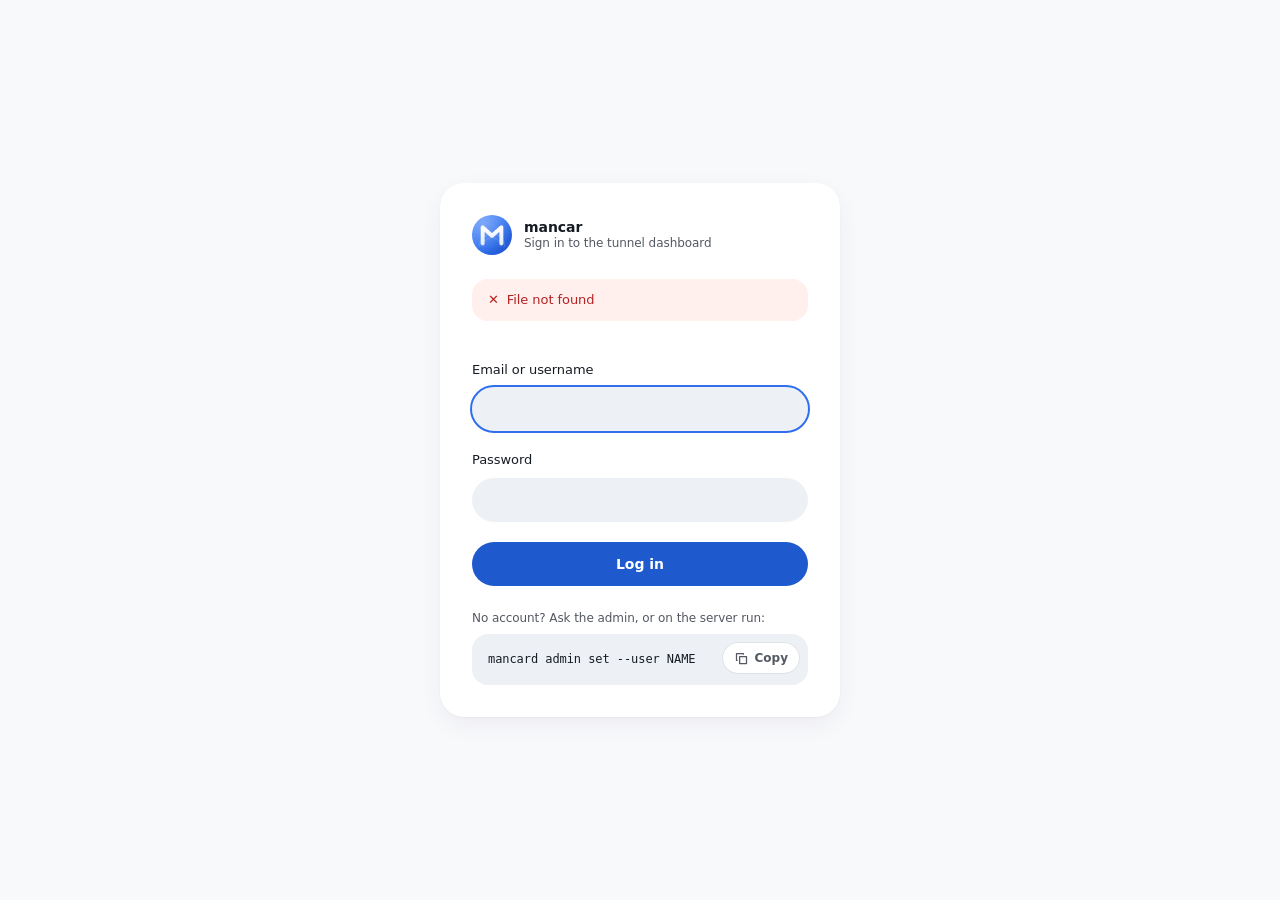
==== commit c6a4ea7f: "feat(dashboard): add a WebP logo and use it as the favicon" ====
--- a/internal/dashboard/static/index.html
+++ b/internal/dashboard/static/index.html
@@ -5,7 +5,7 @@
 <meta name="viewport" content="width=device-width, initial-scale=1">
 <meta name="referrer" content="no-referrer">
 <title>mancar · Tunnel dashboard</title>
-<link rel="icon" href="data:image/svg+xml,%3Csvg xmlns='http://www.w3.org/2000/svg' viewBox='0 0 32 32'%3E%3Crect width='32' height='32' rx='8' fill='%232f6fed'/%3E%3Cpath d='M8 21V11l8 6 8-6v10' fill='none' stroke='white' stroke-width='3' stroke-linecap='round' stroke-linejoin='round'/%3E%3C/svg%3E">
+<link rel="icon" type="image/webp" href="logo.webp">
 <script src="theme.js"></script>
 <link rel="stylesheet" href="style.css">
 <script src="app.js" defer></script>
--- a/internal/dashboard/static/style.css
+++ b/internal/dashboard/static/style.css
@@ -253,11 +253,11 @@
   background: var(--color-surface); border-radius: var(--radius-full); box-shadow: var(--shadow-card);
 }
 .brand { display: flex; align-items: center; gap: var(--space-3); min-width: 0; flex: none; }
+/* the logo in a circle; the image already has its own blue background */
 .mark {
-  width: 40px; height: 40px; border-radius: 50%; flex: none; display: grid; place-items: center;
-  background: var(--color-mark); color: var(--color-on-mark);
-}
-.mark svg { width: 20px; height: 20px; }
+  width: 40px; height: 40px; border-radius: 50%; flex: none;
+  background: var(--color-tint) url("logo.webp") center / cover no-repeat;
+}
 .brand-text { display: grid; line-height: 1.2; }
 .brand-name { font-weight: 600; font-size: var(--text-callout); }
 .brand-sub { font-size: var(--text-footnote); color: var(--color-text-secondary); }
@@ -570,6 +570,31 @@
 }
 .login-card .brand { margin-bottom: var(--space-6); }
 .login-card .btn { width: 100%; }
+/* sign up / check your email */
+.auth-footer:empty { display: none; }
+.auth-switch { margin: var(--space-6) 0 0; text-align: center; font-size: var(--text-subheadline); color: var(--color-text-secondary); }
+.auth-switch .link-btn { padding: var(--space-1) var(--space-2); min-height: 0; }
+.auth-note { margin: 0 0 var(--space-5); font-size: var(--text-subheadline); color: var(--color-text-secondary); line-height: 1.5; }
+.label-hint { font-weight: 400; color: var(--color-text-muted); }
+.check-email { display: grid; justify-items: center; text-align: center; gap: var(--space-3); margin-bottom: var(--space-2); }
+.check-email .auth-note { margin-bottom: var(--space-4); }
+.check-icon { width: 64px; height: 64px; border-radius: 50%; display: grid; place-items: center; background: var(--color-fill); color: var(--color-text-secondary); }
+.check-icon svg { width: 28px; height: 28px; }
+.check-title { font-size: var(--text-title2); font-weight: 700; letter-spacing: -0.02em; }
+.login-card .form + .form, .login-card .form .btn + .btn { margin-top: 0; }
+
+/* banner: a call to action above the content (confirm your email) */
+.banner {
+  display: flex; align-items: center; gap: var(--space-4); margin-bottom: var(--space-8);
+  padding: var(--space-4) var(--space-5); border-radius: var(--radius-lg);
+  background: var(--color-warning-soft); color: var(--color-warning-text);
+}
+.banner .cell-title { color: var(--color-warning-text); font-weight: 600; }
+.banner .cell-subtitle { color: var(--color-warning-text); opacity: 0.85; }
+.banner-icon { flex: none; width: 40px; height: 40px; border-radius: 50%; display: grid; place-items: center; background: var(--color-surface); }
+.banner-icon svg { width: 19px; height: 19px; }
+.banner .btn { flex: none; background: var(--color-surface); }
+.badge svg { width: 13px; height: 13px; }
 .login-card input { min-height: var(--control-h-lg); }
 .login-card label { font-size: var(--text-subheadline); font-weight: 500; }
 .login-card .form { margin: 0 0 var(--space-5); }
@@ -652,6 +677,9 @@
   .chip { flex: 1; justify-content: center; }
   .pager { justify-content: center; }
   .pager-info { width: 100%; text-align: center; }
+  .banner { flex-wrap: wrap; }
+  .banner .cell-text { flex: 1 1 200px; }
+  .banner .btn { width: 100%; }
   .mark { width: 34px; height: 34px; }
   .page { padding: var(--space-6) 0 0; }
   .nav { display: flex; margin-bottom: var(--space-6); }
